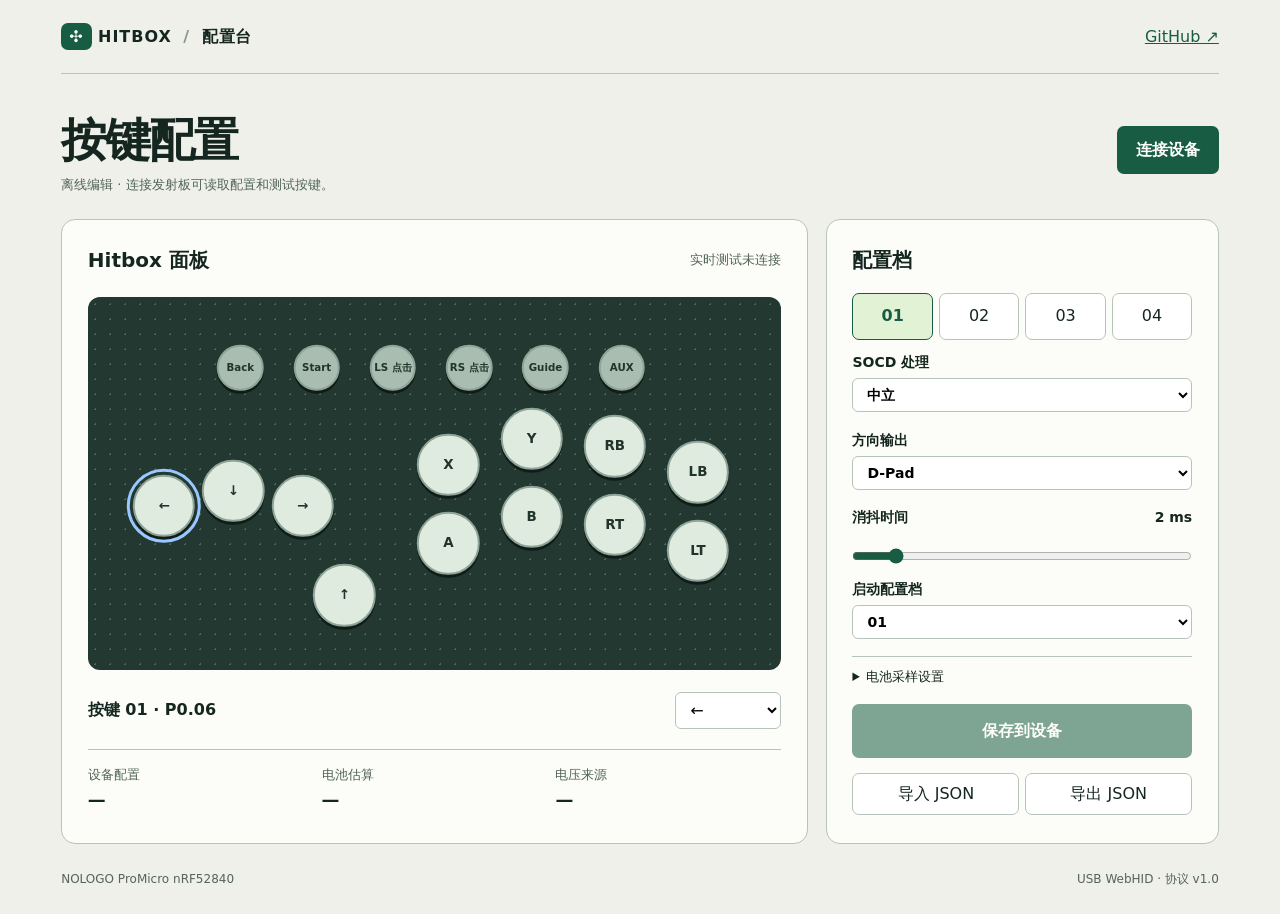
==== web-configurator/index.html @ d1ac22f9 "Build standalone dual-mode nRF52840 hitbox and WebHID configurator" ====
<!doctype html>
<html lang="zh-CN"><head><meta charset="utf-8"><meta name="viewport" content="width=device-width,initial-scale=1">
<meta name="theme-color" content="#ecefe8"><title>Hitbox 配置台 · NOLOGO nRF52840</title>
<link rel="stylesheet" href="style.css"></head><body>
<header><div class="brand"><span class="mark" aria-hidden="true">✣</span> HITBOX <span>/</span> 配置台</div>
<a href="https://github.com/SkyWithClouds/nrf52840-wireless-hitbox">GitHub ↗</a></header>
<main><div class="top"><div><h1>按键配置</h1><p id="status" role="status">离线编辑 · 连接发射板可读取配置和测试按键。</p></div>
<button id="connect" class="primary">连接设备</button></div>
<div class="workspace"><section class="panel surface"><div class="panelhead"><h2>Hitbox 面板</h2><span id="teststate">实时测试未连接</span></div>
<div class="pad-scroll"><div id="pad" aria-label="18 键布局"></div></div>
<div class="selection"><label for="mapping" id="keyname"></label><select id="mapping"></select></div>
<div class="readout"><div><small>设备配置</small><strong id="liveprofile">—</strong></div><div><small>电池估算</small><strong id="battery">—</strong></div><div><small>电压来源</small><strong id="source">—</strong></div></div>
</section><section class="panel settings"><h2>配置档</h2>
<nav id="profiles" aria-label="选择编辑的配置档"></nav>
<label>SOCD 处理<select id="socd"><option>中立</option><option>上优先</option><option>后输入优先</option><option>先输入优先</option></select></label>
<label>方向输出<select id="output"><option>D-Pad</option><option>左摇杆 LS</option><option>右摇杆 RS</option></select></label>
<label for="debounce">消抖时间 <output id="debval"></output></label><input type="range" id="debounce" min="1" max="10" step="1">
<label>启动配置档<select id="active"><option>01</option><option>02</option><option>03</option><option>04</option></select></label>
<details><summary>电池采样设置</summary><label for="divider">P0.04 电压倍率（0 代表未校准）</label><input id="divider" type="number" min="0" max="5" step=".1"><p>仅在确认板上分压电路后设置 1.5–5.0；默认使用拔线时的电池供电读数。</p></details>
<button id="save" class="primary" disabled>保存到设备</button>
<div class="files"><button id="import">导入 JSON</button><button id="export">导出 JSON</button><input type="file" accept=".json,application/json" id="file" hidden></div>
</section></div></main><footer>NOLOGO ProMicro nRF52840 <span>USB WebHID · 协议 v1.0</span></footer>
<script type="module" src="app.mjs"></script></body></html>
---- web-configurator/style.css ----
:root{font:16px/1.5 "IBM Plex Mono","Noto Sans SC",system-ui,sans-serif;color:#152620;background:#eef0e9;--green:#185c43;--line:#b7c4b9;--lime:#c6f774}*{box-sizing:border-box}body{max-width:1260px;margin:auto;padding:0 clamp(15px,4vw,64px)}
header,footer,.top,.panelhead,.selection,.files{display:flex;align-items:center;justify-content:space-between;gap:12px}header{height:74px;border-bottom:1px solid var(--line)}.brand{font-weight:800;letter-spacing:.06em}.brand span:not(.mark){color:#87958a;margin:0 5px}.mark{background:var(--green);color:white;border-radius:7px;padding:4px 8px}a{color:var(--green)}button,select,input{font:inherit}button,select,summary,input[type=range]{cursor:pointer}button{background:#fff;color:inherit;border:1px solid var(--line);border-radius:7px;padding:8px 14px}button:focus-visible,select:focus-visible,input:focus-visible,summary:focus-visible{outline:3px solid #328854;outline-offset:2px}button:disabled{opacity:.55;cursor:default}.primary{background:var(--green);color:white;font-weight:700;border:0;padding:12px 19px}.top{padding:32px 0 24px}h1,h2,p{margin:0}h1{font-size:clamp(30px,4vw,46px);letter-spacing:-.045em}h2{font-size:20px}.top p,.panelhead span,small,details p{color:#526458;font-size:13px}.workspace{display:grid;grid-template-columns:minmax(0,1.9fr) minmax(235px,1fr);gap:18px}.panel{background:#fcfdf8;border:1px solid var(--line);border-radius:14px;padding:clamp(14px,2vw,26px)}.surface{align-self:start}.pad-scroll{overflow-x:auto;background:#223830;border-radius:12px;margin:22px 0}.pad-scroll::-webkit-scrollbar{height:6px}#pad{position:relative;min-width:370px;aspect-ratio:1.86;background-image:radial-gradient(#50645b 1px,transparent 1px);background-size:15px 15px}
.key{position:absolute;transform:translate(-50%,-50%);width:9%;aspect-ratio:1;border-radius:50%;border:2px solid #8fa498;background:#dfebdf;color:#20342a;padding:0;font-size:clamp(9px,1.05vw,14px);font-weight:700;box-shadow:0 3px 0 #101c17}.key.small{width:6.7%;background:#a9beb0;font-size:clamp(8px,.8vw,11px)}.key[aria-pressed=true]{outline:3px solid #98c8ff;outline-offset:3px}.key.held{background:var(--lime);border-color:#dfff9c;box-shadow:0 0 14px #bdff73}.selection{padding:0 0 20px}.selection label{font-weight:700}.selection select{max-width:52%}.readout{display:grid;grid-template-columns:repeat(3,1fr);gap:8px;border-top:1px solid var(--line);padding-top:15px}.readout strong,small{display:block}.readout strong{font-size:clamp(13px,1.4vw,19px);margin:3px 0}
.settings{display:grid;gap:12px}.settings label{display:block;font-size:14px;font-weight:600}.settings label output{float:right}.settings select,.settings input[type=number]{width:100%;margin-top:5px}select,input[type=number]{border:1px solid var(--line);background:#fff;border-radius:6px;padding:7px 10px}input[type=range]{width:100%;margin:0;accent-color:var(--green)}nav,.files{display:flex;gap:6px}nav button,.files button{flex:1}nav button[aria-pressed=true]{color:var(--green);background:#e1f3d4;border-color:var(--green);font-weight:bold}details{font-size:13px;border-top:1px solid var(--line);padding-top:10px}details p{margin:7px 0}footer{font-size:12px;margin:26px 0;color:#56645a}@media(max-width:750px){.workspace{grid-template-columns:1fr}.top{flex-wrap:wrap}.key{font-size:12px}.key.small{font-size:9px}.pad-scroll{margin:14px 0}.settings{gap:14px}header{height:56px}}
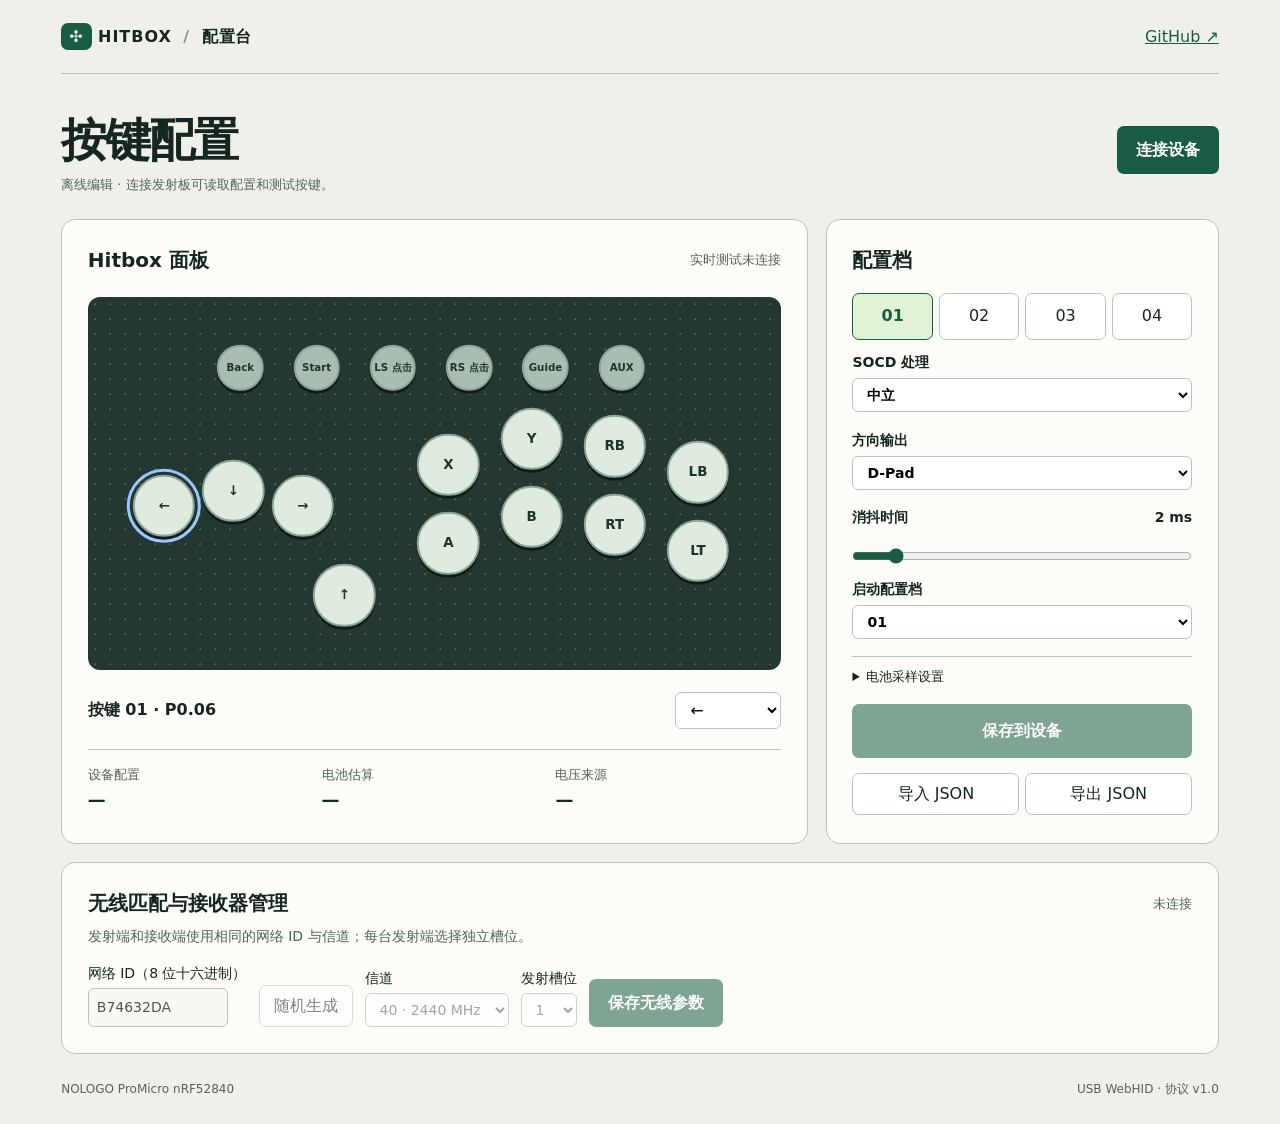
==== commit 2862bd34: "Add persistent wireless matching and live receiver management" ====
--- a/web-configurator/index.html
+++ b/web-configurator/index.html
@@ -19,5 +19,13 @@
 <details><summary>电池采样设置</summary><label for="divider">P0.04 电压倍率（0 代表未校准）</label><input id="divider" type="number" min="0" max="5" step=".1"><p>仅在确认板上分压电路后设置 1.5–5.0；默认使用拔线时的电池供电读数。</p></details>
 <button id="save" class="primary" disabled>保存到设备</button>
 <div class="files"><button id="import">导入 JSON</button><button id="export">导出 JSON</button><input type="file" accept=".json,application/json" id="file" hidden></div>
-</section></div></main><footer>NOLOGO ProMicro nRF52840 <span>USB WebHID · 协议 v1.0</span></footer>
+</section></div>
+<section class="panel network"><div class="panelhead"><h2>无线匹配与接收器管理</h2><span id="role">未连接</span></div>
+<p>发射端和接收端使用相同的网络 ID 与信道；每台发射端选择独立槽位。</p>
+<fieldset id="rf-fields" disabled><label>网络 ID（8 位十六进制）<input id="netid" maxlength="8" value="B74632DA" spellcheck="false"></label>
+<button id="random" type="button">随机生成</button>
+<label>信道<select id="channel"></select></label><label><span id="slot-label">发射槽位</span><select id="slots"></select></label>
+<button id="rf-save" class="primary">保存无线参数</button></fieldset>
+<table id="stats" hidden><thead><tr><th>槽位</th><th>连接</th><th>收到帧</th><th>漏收心跳</th><th>重复输入</th><th>超时</th></tr></thead><tbody></tbody></table>
+</section></main><footer>NOLOGO ProMicro nRF52840 <span>USB WebHID · 协议 v1.0</span></footer>
 <script type="module" src="app.mjs"></script></body></html>
--- a/web-configurator/style.css
+++ b/web-configurator/style.css
@@ -2,3 +2,8 @@
 header,footer,.top,.panelhead,.selection,.files{display:flex;align-items:center;justify-content:space-between;gap:12px}header{height:74px;border-bottom:1px solid var(--line)}.brand{font-weight:800;letter-spacing:.06em}.brand span:not(.mark){color:#87958a;margin:0 5px}.mark{background:var(--green);color:white;border-radius:7px;padding:4px 8px}a{color:var(--green)}button,select,input{font:inherit}button,select,summary,input[type=range]{cursor:pointer}button{background:#fff;color:inherit;border:1px solid var(--line);border-radius:7px;padding:8px 14px}button:focus-visible,select:focus-visible,input:focus-visible,summary:focus-visible{outline:3px solid #328854;outline-offset:2px}button:disabled{opacity:.55;cursor:default}.primary{background:var(--green);color:white;font-weight:700;border:0;padding:12px 19px}.top{padding:32px 0 24px}h1,h2,p{margin:0}h1{font-size:clamp(30px,4vw,46px);letter-spacing:-.045em}h2{font-size:20px}.top p,.panelhead span,small,details p{color:#526458;font-size:13px}.workspace{display:grid;grid-template-columns:minmax(0,1.9fr) minmax(235px,1fr);gap:18px}.panel{background:#fcfdf8;border:1px solid var(--line);border-radius:14px;padding:clamp(14px,2vw,26px)}.surface{align-self:start}.pad-scroll{overflow-x:auto;background:#223830;border-radius:12px;margin:22px 0}.pad-scroll::-webkit-scrollbar{height:6px}#pad{position:relative;min-width:370px;aspect-ratio:1.86;background-image:radial-gradient(#50645b 1px,transparent 1px);background-size:15px 15px}
 .key{position:absolute;transform:translate(-50%,-50%);width:9%;aspect-ratio:1;border-radius:50%;border:2px solid #8fa498;background:#dfebdf;color:#20342a;padding:0;font-size:clamp(9px,1.05vw,14px);font-weight:700;box-shadow:0 3px 0 #101c17}.key.small{width:6.7%;background:#a9beb0;font-size:clamp(8px,.8vw,11px)}.key[aria-pressed=true]{outline:3px solid #98c8ff;outline-offset:3px}.key.held{background:var(--lime);border-color:#dfff9c;box-shadow:0 0 14px #bdff73}.selection{padding:0 0 20px}.selection label{font-weight:700}.selection select{max-width:52%}.readout{display:grid;grid-template-columns:repeat(3,1fr);gap:8px;border-top:1px solid var(--line);padding-top:15px}.readout strong,small{display:block}.readout strong{font-size:clamp(13px,1.4vw,19px);margin:3px 0}
 .settings{display:grid;gap:12px}.settings label{display:block;font-size:14px;font-weight:600}.settings label output{float:right}.settings select,.settings input[type=number]{width:100%;margin-top:5px}select,input[type=number]{border:1px solid var(--line);background:#fff;border-radius:6px;padding:7px 10px}input[type=range]{width:100%;margin:0;accent-color:var(--green)}nav,.files{display:flex;gap:6px}nav button,.files button{flex:1}nav button[aria-pressed=true]{color:var(--green);background:#e1f3d4;border-color:var(--green);font-weight:bold}details{font-size:13px;border-top:1px solid var(--line);padding-top:10px}details p{margin:7px 0}footer{font-size:12px;margin:26px 0;color:#56645a}@media(max-width:750px){.workspace{grid-template-columns:1fr}.top{flex-wrap:wrap}.key{font-size:12px}.key.small{font-size:9px}.pad-scroll{margin:14px 0}.settings{gap:14px}header{height:56px}}
+
+.network{margin-top:18px}.network p{margin:8px 0;color:#526458;font-size:14px}
+.network fieldset{border:0;padding:0;margin:16px 0 0;display:flex;gap:12px;align-items:end;flex-wrap:wrap}
+.network label{display:grid;gap:4px;font-size:14px}.network input{border:1px solid var(--line);border-radius:6px;padding:8px;width:10em}
+.network table{width:100%;margin-top:18px;border-collapse:collapse;font-size:14px;text-align:left}.network td,.network th{padding:6px;border-bottom:1px solid var(--line)}
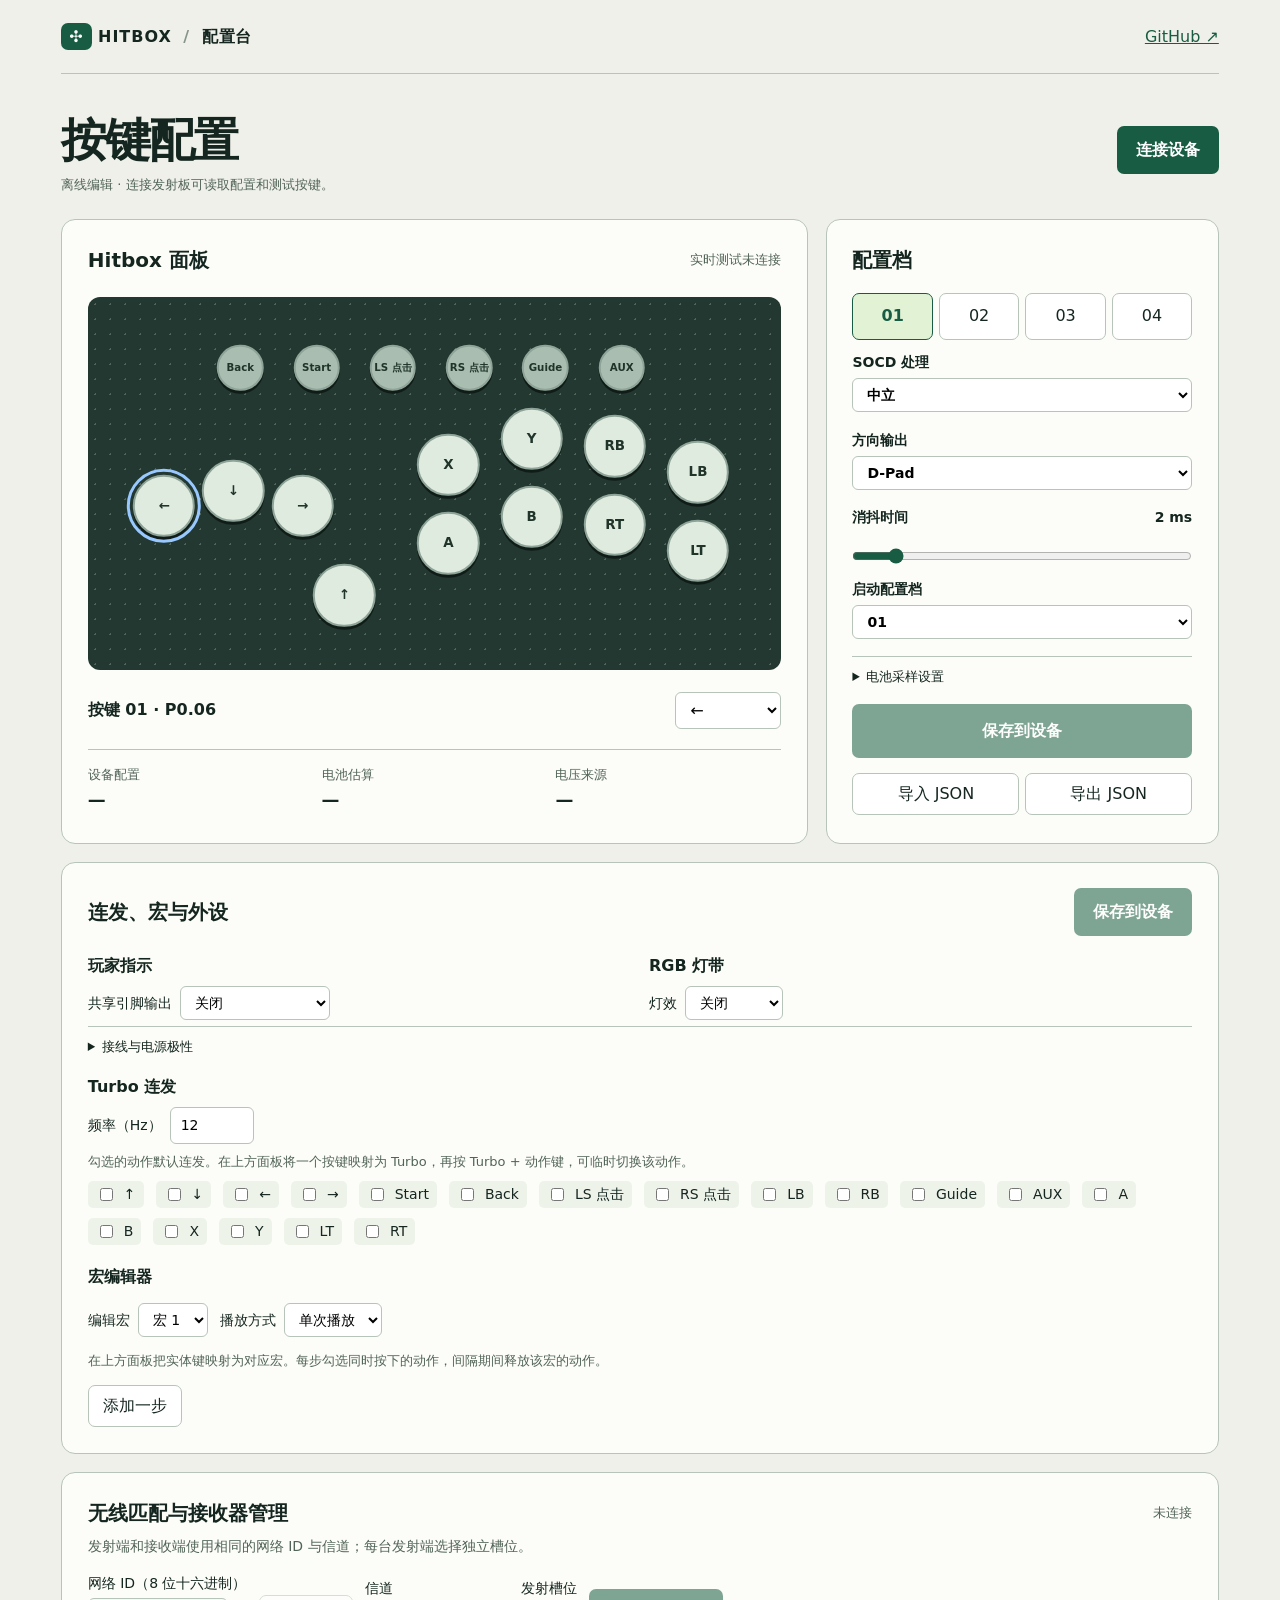
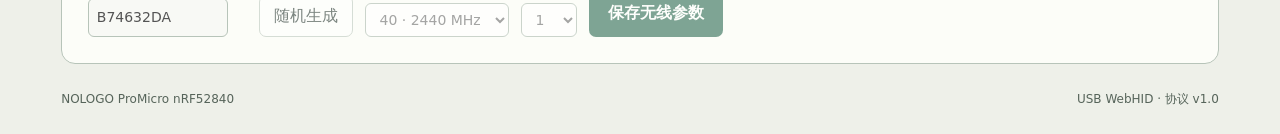
==== commit 2d077379: "Add local turbo, macros and power-gated OLED and RGB outputs" ====
--- a/web-configurator/index.html
+++ b/web-configurator/index.html
@@ -20,6 +20,25 @@
 <button id="save" class="primary" disabled>保存到设备</button>
 <div class="files"><button id="import">导入 JSON</button><button id="export">导出 JSON</button><input type="file" accept=".json,application/json" id="file" hidden></div>
 </section></div>
+<section class="panel extensions" id="extensions"><div class="panelhead"><h2>连发、宏与外设</h2>
+<button id="save-fx" class="primary" disabled>保存到设备</button></div>
+<fieldset id="fx-fields"><div class="output-grid"><section><h3>玩家指示</h3>
+<label>共享引脚输出<select id="accessory"><option>关闭</option><option>SSD1306 OLED</option><option>SH1106 OLED</option><option>双 LED</option></select></label>
+<div id="oled-controls"><label>自动息屏<select id="idle"><option value="30">30 秒</option><option value="60">60 秒</option></select></label>
+<label>I²C 地址<select id="address"><option value="60">0x3C</option><option value="61">0x3D</option></select></label></div>
+<div id="binary-controls"><p>两位依次是 LED1、LED0。1 表示亮。</p><div id="led-map"></div></div></section>
+<section><h3>RGB 灯带</h3>
+<label>灯效<select id="rgbMode"><option>关闭</option><option>静态单色</option><option>按键亮灯</option><option>呼吸</option><option>彩虹</option></select></label>
+<div id="rgb-controls"><label>灯珠数量<input type="number" id="count" min="1" max="18"></label>
+<label>颜色<input id="color" type="color"></label><label for="brightness">最大亮度 <output id="bright-value"></output></label>
+<input id="brightness" type="range" min="0" max="64"><p id="current"></p></div></section></div>
+<details><summary>接线与电源极性</summary><p>P1.02 / P1.07 用作 SDA / SCL 或 LED0 / LED1。P1.01 接 RGB DIN。原理图中 P0.13 高电平开启 ME6217，低电平切断 EXTVCC。换板前空载测量。OLED 和灯带共用此 3.3 V 电源域。最大亮度为 64/255，固件按约 100 mA RGB 预算缩放，全白时可能自动变暗。</p></details>
+<h3>Turbo 连发</h3><label>频率（Hz）<input type="number" id="hz" min="5" max="30"></label>
+<p>勾选的动作默认连发。在上方面板将一个按键映射为 Turbo，再按 Turbo + 动作键，可临时切换该动作。</p><div id="allow" class="checks"></div>
+<h3>宏编辑器</h3><div class="macro-select"><label>编辑宏<select id="macro-index"></select></label>
+<label>播放方式<select id="macro-mode"><option>单次播放</option><option>按住循环</option><option>再按打断</option></select></label></div>
+<p>在上方面板把实体键映射为对应宏。每步勾选同时按下的动作，间隔期间释放该宏的动作。</p>
+<div id="steps"></div><button id="add-step" type="button">添加一步</button></fieldset></section>
 <section class="panel network"><div class="panelhead"><h2>无线匹配与接收器管理</h2><span id="role">未连接</span></div>
 <p>发射端和接收端使用相同的网络 ID 与信道；每台发射端选择独立槽位。</p>
 <fieldset id="rf-fields" disabled><label>网络 ID（8 位十六进制）<input id="netid" maxlength="8" value="B74632DA" spellcheck="false"></label>
--- a/web-configurator/style.css
+++ b/web-configurator/style.css
@@ -7,3 +7,11 @@
 .network fieldset{border:0;padding:0;margin:16px 0 0;display:flex;gap:12px;align-items:end;flex-wrap:wrap}
 .network label{display:grid;gap:4px;font-size:14px}.network input{border:1px solid var(--line);border-radius:6px;padding:8px;width:10em}
 .network table{width:100%;margin-top:18px;border-collapse:collapse;font-size:14px;text-align:left}.network td,.network th{padding:6px;border-bottom:1px solid var(--line)}
+.extensions{margin:18px 0}.extensions fieldset{border:0;padding:0;margin:0;min-width:0}
+.extensions h3{font-size:16px;margin:18px 0 8px}.extensions label{display:flex;align-items:center;gap:8px;font-size:14px;margin:6px 0}
+.extensions p{font-size:13px;color:#526458;margin:8px 0}.output-grid{display:grid;grid-template-columns:repeat(auto-fit,minmax(min(100%,240px),1fr));gap:18px}
+.extensions input[type=number]{width:6em}.extensions input[type=color]{min-width:40px;border:1px solid var(--line)}
+.checks,.macro-select,#led-map,.stepbar{display:flex;flex-wrap:wrap;gap:6px 12px;align-items:center}
+.checks label{background:#eef3ea;padding:3px 8px;border-radius:5px;margin:2px 0}
+.step{padding:12px 0;border-top:1px solid var(--line)}.stepbar button{font-size:13px;padding:3px 10px}
+#steps{margin:14px 0}#brightness{max-width:260px}.extensions [hidden]{display:none}
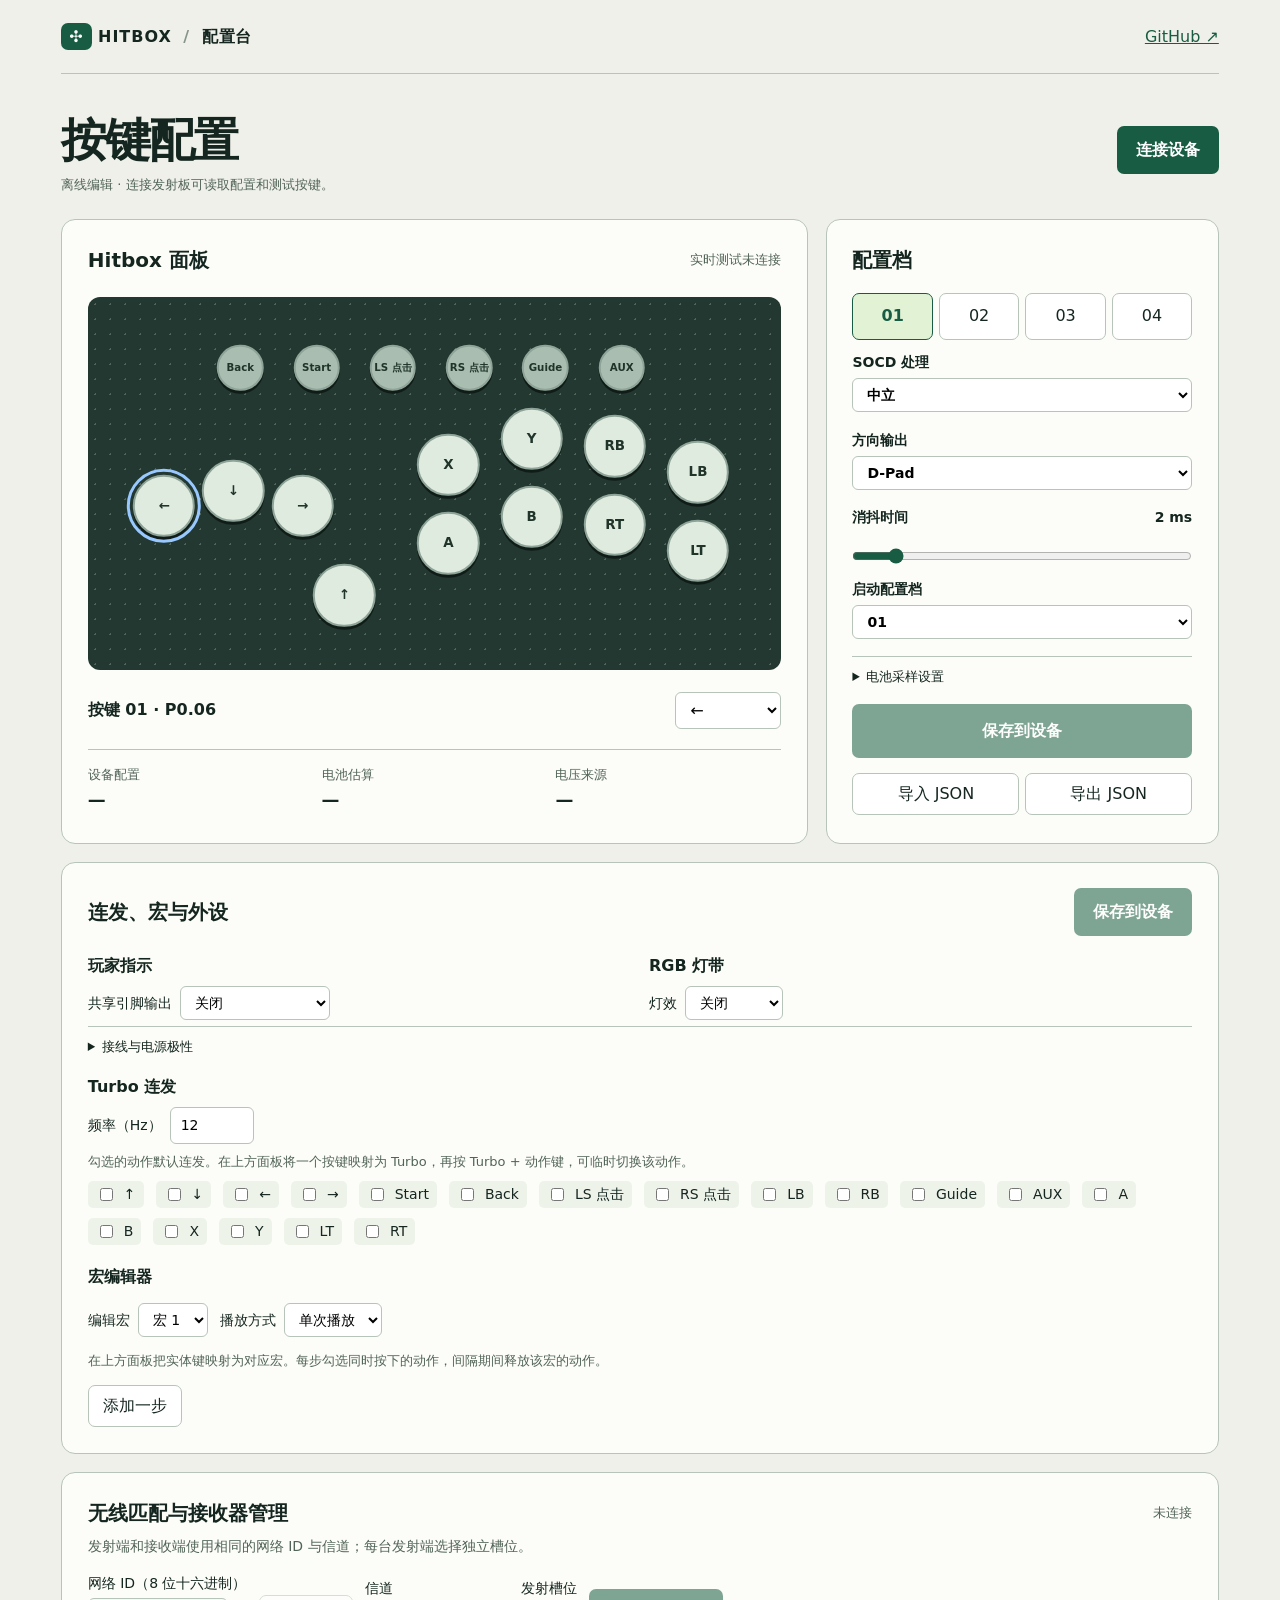
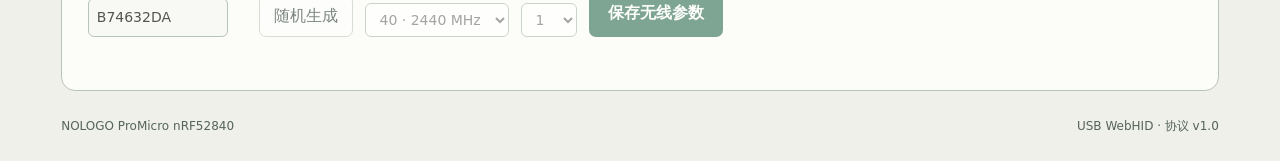
==== commit 02deccc8: "Add tournament controls, RF commissioning and nonblocking accessory rail startup" ====
--- a/web-configurator/index.html
+++ b/web-configurator/index.html
@@ -16,6 +16,9 @@
 <label>方向输出<select id="output"><option>D-Pad</option><option>左摇杆 LS</option><option>右摇杆 RS</option></select></label>
 <label for="debounce">消抖时间 <output id="debval"></output></label><input type="range" id="debounce" min="1" max="10" step="1">
 <label>启动配置档<select id="active"><option>01</option><option>02</option><option>03</option><option>04</option></select></label>
+<fieldset id="rules" hidden><legend>赛事设置</legend>
+<label><input type="checkbox" id="eager">按下立即响应</label><label><input type="checkbox" id="locked">赛事锁</label>
+<label><input type="checkbox" id="neutral">锁定时强制中立 SOCD</label></fieldset>
 <details><summary>电池采样设置</summary><label for="divider">P0.04 电压倍率（0 代表未校准）</label><input id="divider" type="number" min="0" max="5" step=".1"><p>仅在确认板上分压电路后设置 1.5–5.0；默认使用拔线时的电池供电读数。</p></details>
 <button id="save" class="primary" disabled>保存到设备</button>
 <div class="files"><button id="import">导入 JSON</button><button id="export">导出 JSON</button><input type="file" accept=".json,application/json" id="file" hidden></div>
@@ -45,6 +48,9 @@
 <button id="random" type="button">随机生成</button>
 <label>信道<select id="channel"></select></label><label><span id="slot-label">发射槽位</span><select id="slots"></select></label>
 <button id="rf-save" class="primary">保存无线参数</button></fieldset>
+<fieldset id="maintenance" hidden><button id="scan">扫描 79 个信道</button><button id="adopt" disabled>采用推荐信道</button>
+<button id="pair">开启 15 秒近场配对</button><button id="dfu">重启到 UF2 盘</button></fieldset>
+<output id="spectrum"></output>
 <table id="stats" hidden><thead><tr><th>槽位</th><th>连接</th><th>收到帧</th><th>漏收心跳</th><th>重复输入</th><th>超时</th></tr></thead><tbody></tbody></table>
 </section></main><footer>NOLOGO ProMicro nRF52840 <span>USB WebHID · 协议 v1.0</span></footer>
 <script type="module" src="app.mjs"></script></body></html>
--- a/web-configurator/style.css
+++ b/web-configurator/style.css
@@ -15,3 +15,5 @@
 .checks label{background:#eef3ea;padding:3px 8px;border-radius:5px;margin:2px 0}
 .step{padding:12px 0;border-top:1px solid var(--line)}.stepbar button{font-size:13px;padding:3px 10px}
 #steps{margin:14px 0}#brightness{max-width:260px}.extensions [hidden]{display:none}
+#maintenance[hidden],#rules[hidden]{display:none}
+#spectrum{display:block;max-height:9rem;overflow:auto;margin:1em 0;font-size:.85rem}
